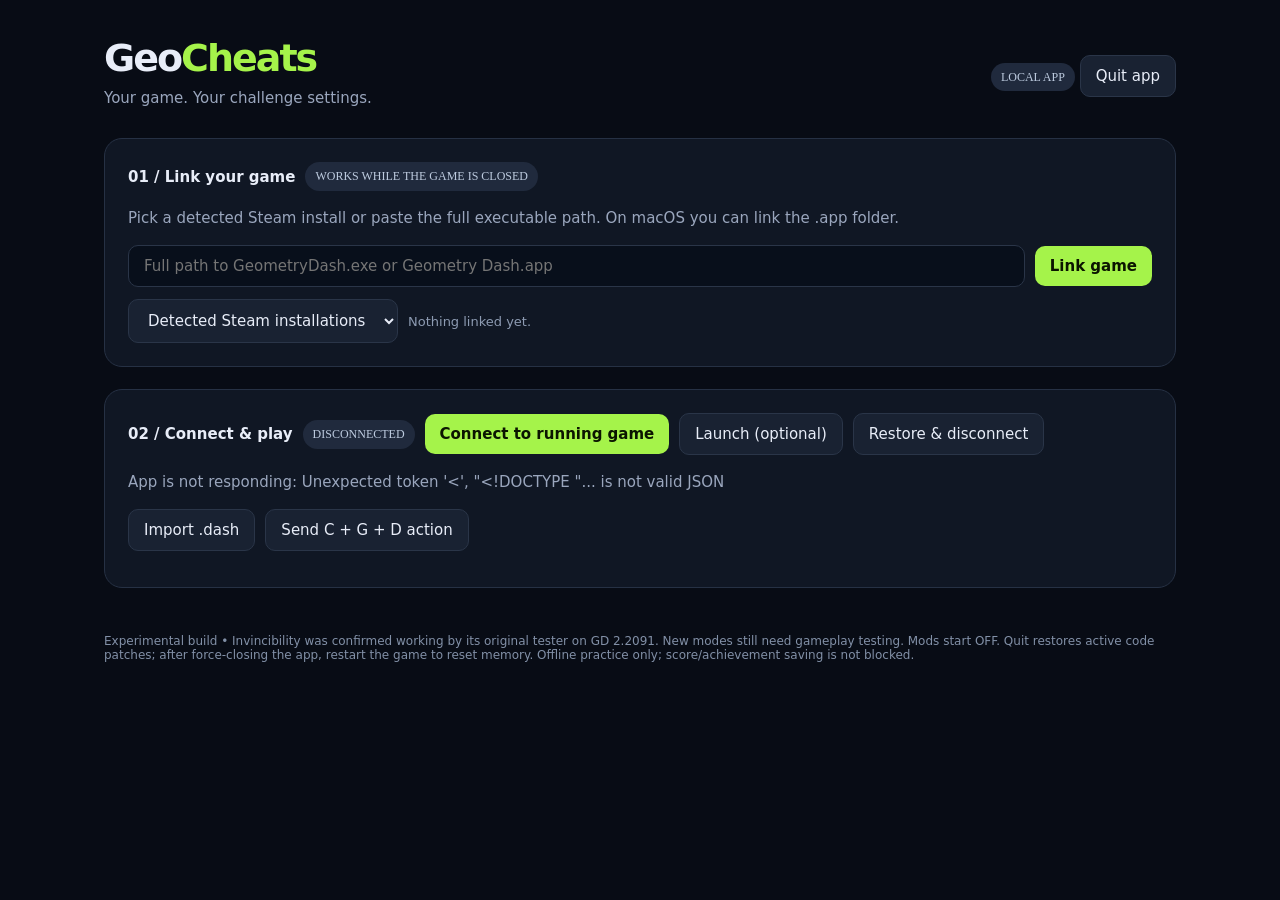
==== source-code-linux/internal/app/ui.html @ c5f51564 "Add GeoCheats v1 platform sources, .dash recipes, release download page, and Linux packaging" ====
<!doctype html><html lang="en"><meta charset="utf-8"><meta name="viewport" content="width=device-width,initial-scale=1"><title>GeoCheats</title>
<style>
:root{color-scheme:dark;font:15px system-ui;background:#080c15;color:#e8edf8}*{box-sizing:border-box}body{max-width:1120px;margin:0 auto;padding:36px 24px}header{display:flex;align-items:center;justify-content:space-between;gap:20px}h1{font-size:38px;letter-spacing:-2px;margin:0}h1 span{color:#a5f34a}p{color:#9aa6bd;line-height:1.6}button,input,select{font:inherit;border:1px solid #2a3548;border-radius:10px;padding:11px 15px;background:#192232;color:#e8edf8}button{cursor:pointer}button:hover{border-color:#a5f34a}.primary{background:#a5f34a;color:#0b1500;font-weight:750;border:0}.bar{display:flex;gap:10px;flex-wrap:wrap;align-items:center}.panel{border:1px solid #263144;background:#101724;border-radius:18px;padding:23px;margin-top:22px}input{flex:1;min-width:240px;background:#080f1b}.muted{font-size:13px;color:#8d9bb2}.pill{font:12px ui-monospace;background:#202a3d;padding:7px 10px;border-radius:30px;color:#bdcbdf}#mods{display:grid;grid-template-columns:repeat(2,minmax(0,1fr));gap:15px;margin-top:18px}.card{display:flex;gap:18px;align-items:center;justify-content:space-between;border:1px solid #283549;border-radius:16px;padding:19px;background:#101724}.card h3{margin:0 0 7px;font-size:17px}.card p{font-size:13px;margin:0;max-width:350px}.switch{display:inline-block;flex-shrink:0;position:relative;width:54px;height:30px}.switch input{position:absolute;opacity:0;width:54px;height:30px;min-width:0;margin:0}.track{display:block;border-radius:24px;background:#354157;width:54px;height:30px;pointer-events:none}.track:after{content:'';display:block;background:#fff;border-radius:50%;width:22px;height:22px;position:absolute;top:4px;left:4px;transition:transform .14s}.switch input:checked+.track{background:#87c534}.switch input:checked+.track:after{transform:translateX(24px)}.switch input:focus-visible+.track{outline:2px solid white}.switch input:disabled+.track{opacity:.3}.good{color:#a5f34a}.warn{color:#ffcb75}#notice{white-space:pre-wrap}.flight{display:flex;gap:8px;margin-top:10px}.flight button{padding:6px 12px}footer{margin:28px 0;font-size:12px;color:#8290a7}@media(max-width:700px){#mods{grid-template-columns:1fr}header{align-items:flex-start}h1{font-size:30px}.card{padding:16px}}
</style>
<header><div><h1>Geo<span>Cheats</span></h1><p style="margin:6px 0">Your game. Your challenge settings.</p></div><div><span class="pill" id="platform">LOCAL APP</span> <button id="quit">Quit app</button></div></header>
<section class="panel"><div class="bar"><strong>01 / Link your game</strong><span class="pill">WORKS WHILE THE GAME IS CLOSED</span></div><p>Pick a detected Steam install or paste the full executable path. On macOS you can link the .app folder.</p><div class="bar"><input id="path" aria-label="Game executable path" placeholder="Full path to GeometryDash.exe or Geometry Dash.app"><button class="primary" id="link">Link game</button></div><div class="bar" style="margin-top:12px"><select id="detected" aria-label="Detected game installations"><option value="">Detected Steam installations</option></select><span id="fingerprint" class="muted">Nothing linked yet.</span></div></section>
<section class="panel"><div class="bar"><strong>02 / Connect & play</strong><span id="connection" class="pill">DISCONNECTED</span><button id="connect" class="primary">Connect to running game</button><button id="launch">Launch (optional)</button><button id="disconnect">Restore & disconnect</button></div><p id="notice">Starting local app…</p><div class="bar"><button id="import">Import .dash</button><input type="file" id="file" accept=".dash,application/json" hidden><button id="complete">Send C + G + D action</button></div><p class="muted" id="keys"></p></section>
<div id="mods"></div><footer>Experimental build • Invincibility was confirmed working by its original tester on GD 2.2091. New modes still need gameplay testing. Mods start OFF. Quit restores active code patches; after force-closing the app, restart the game to reset memory. Offline practice only; score/achievement saving is not blocked.</footer>
<script>
const token='__TOKEN__';let state=null,busy=false;const $=x=>document.getElementById(x);
async function api(action,body){const r=await fetch('/api/'+action,{method:body===undefined?'GET':'POST',headers:{'X-GeoCheats-Token':token,'Content-Type':'application/json'},body:body===undefined?undefined:JSON.stringify(body)});const data=await r.json();if(!r.ok)throw Error(data.error||'Request failed');return data}
function notice(msg){$('notice').textContent=msg}
async function action(name,body={}){if(busy)return;busy=true;try{const data=await api(name,body);if(name==='quit'){document.body.replaceChildren(Object.assign(document.createElement('h2'),{textContent:data.message}));return}render(data)}catch(e){notice(e.message)}finally{busy=false}}
function render(s){state=s;$('platform').textContent=s.platform;$('connection').textContent=s.connected?'CONNECTED / PID '+s.pid:'DISCONNECTED';$('connection').className='pill '+(s.connected?'good':'');if(document.activeElement!==$('path'))$('path').value=s.path||'';$('fingerprint').textContent=s.image?s.image.format+' / '+s.image.arch+' / SHA256 '+s.image.sha256.slice(0,16)+'…':'Nothing linked yet.';notice(s.message);$('keys').textContent=s.globalKeys?'In-game hotkeys: C + G + D completes after arming the mod. Fly: W / Space / ↑ rises; S / ↓ descends.':'Global in-game hotkeys are not available in this build on this OS. Use the action button or the chord while this control window is focused. Flight buttons hold rise/descent.';
const sel=$('detected');if(JSON.stringify(s.detected)!==sel.dataset.items){sel.replaceChildren(new Option('Detected Steam installations',''));s.detected.forEach(p=>sel.add(new Option(p,p)));sel.dataset.items=JSON.stringify(s.detected)}
const list=$('mods');const signature=JSON.stringify([s.connected,s.mods]);if(list.dataset.signature===signature)return;list.dataset.signature=signature;list.replaceChildren();s.mods.sort((a,b)=>a.package.name.localeCompare(b.package.name)).forEach(item=>{const p=item.package,card=document.createElement('div');card.className='card';const text=document.createElement('div'),title=document.createElement('h3'),desc=document.createElement('p'),label=document.createElement('label'),input=document.createElement('input'),track=document.createElement('span');title.textContent=p.name;desc.textContent=p.description;text.append(title,desc);const badge=document.createElement('p');badge.className='muted '+(!item.compatible?'warn':'');badge.textContent=item.compatible?p.status:'Different game build / format';text.append(badge);label.className='switch';input.type='checkbox';input.checked=item.on;input.disabled=!s.connected||!item.compatible;input.setAttribute('aria-label',p.name);input.onchange=()=>action('toggle',{id:p.id,enabled:input.checked});track.className='track';label.append(input,track);card.append(text,label);if(p.effect==='fly'){const flight=document.createElement('div');flight.className='flight';for(const [name,d] of [['↑ Rise',1],['↓ Descend',-1]]){const b=document.createElement('button');b.textContent=name;b.onpointerdown=e=>{b.setPointerCapture(e.pointerId);api('flight',{direction:d}).catch(e=>notice(e.message))};b.onpointerup=b.onpointercancel=()=>api('flight',{direction:0});flight.append(b)}text.append(flight)}list.append(card)})}
$('link').onclick=()=>action('link',{path:$('path').value});$('detected').onchange=()=>{$('path').value=$('detected').value};for(const a of ['connect','launch','disconnect','quit'])$(a).onclick=()=>action(a);$('complete').onclick=()=>action('trigger');$('import').onclick=()=>$('file').click();$('file').onchange=async()=>{try{await action('import',{package:JSON.parse(await $('file').files[0].text())})}catch(e){notice(e.message)}$('file').value=''};
document.addEventListener('dragover',e=>e.preventDefault());document.addEventListener('drop',async e=>{e.preventDefault();for(const f of e.dataTransfer.files){try{await action('import',{package:JSON.parse(await f.text())})}catch(err){notice(err.message)}}});const held=new Set();document.addEventListener('keydown',e=>{if(e.target.tagName==='INPUT')return;held.add(e.code);if(!e.repeat&&['KeyC','KeyG','KeyD'].every(k=>held.has(k)))action('trigger')});document.addEventListener('keyup',e=>held.delete(e.code));window.onblur=()=>{held.clear();api('flight',{direction:0}).catch(()=>{})};
async function refresh(){if(!busy){try{render(await api('state'))}catch(e){notice('App is not responding: '+e.message)}}}refresh();setInterval(refresh,1500);
</script></html>
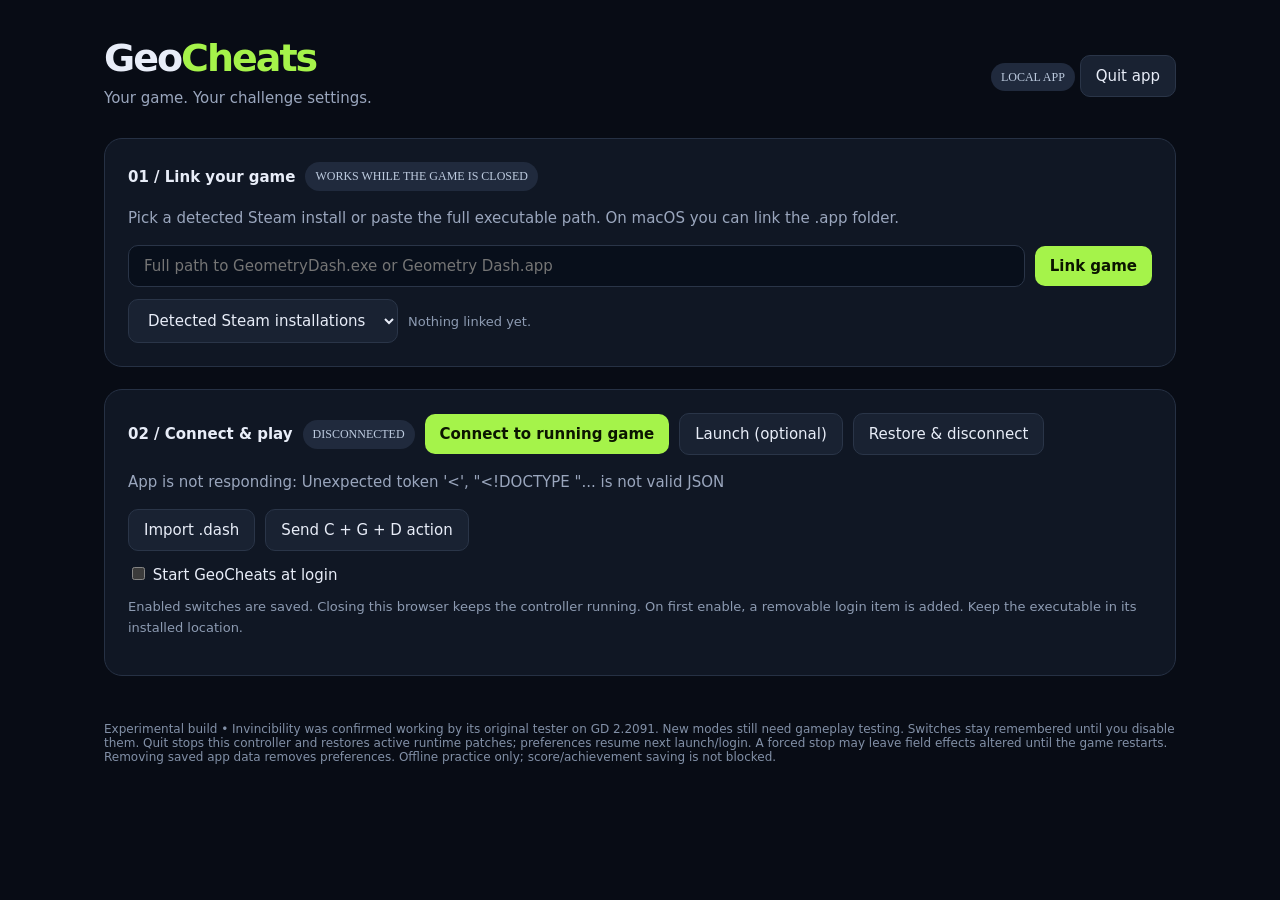
==== commit 2db3f158: "Remember mod switches across launches and add guarded Intel Mac profile discovery" ====
--- a/source-code-linux/internal/app/ui.html
+++ b/source-code-linux/internal/app/ui.html
@@ -4,17 +4,17 @@
 </style>
 <header><div><h1>Geo<span>Cheats</span></h1><p style="margin:6px 0">Your game. Your challenge settings.</p></div><div><span class="pill" id="platform">LOCAL APP</span> <button id="quit">Quit app</button></div></header>
 <section class="panel"><div class="bar"><strong>01 / Link your game</strong><span class="pill">WORKS WHILE THE GAME IS CLOSED</span></div><p>Pick a detected Steam install or paste the full executable path. On macOS you can link the .app folder.</p><div class="bar"><input id="path" aria-label="Game executable path" placeholder="Full path to GeometryDash.exe or Geometry Dash.app"><button class="primary" id="link">Link game</button></div><div class="bar" style="margin-top:12px"><select id="detected" aria-label="Detected game installations"><option value="">Detected Steam installations</option></select><span id="fingerprint" class="muted">Nothing linked yet.</span></div></section>
-<section class="panel"><div class="bar"><strong>02 / Connect & play</strong><span id="connection" class="pill">DISCONNECTED</span><button id="connect" class="primary">Connect to running game</button><button id="launch">Launch (optional)</button><button id="disconnect">Restore & disconnect</button></div><p id="notice">Starting local app…</p><div class="bar"><button id="import">Import .dash</button><input type="file" id="file" accept=".dash,application/json" hidden><button id="complete">Send C + G + D action</button></div><p class="muted" id="keys"></p></section>
-<div id="mods"></div><footer>Experimental build • Invincibility was confirmed working by its original tester on GD 2.2091. New modes still need gameplay testing. Mods start OFF. Quit restores active code patches; after force-closing the app, restart the game to reset memory. Offline practice only; score/achievement saving is not blocked.</footer>
+<section class="panel"><div class="bar"><strong>02 / Connect & play</strong><span id="connection" class="pill">DISCONNECTED</span><button id="connect" class="primary">Connect to running game</button><button id="launch">Launch (optional)</button><button id="disconnect">Restore & disconnect</button></div><p id="notice">Starting local app…</p><div class="bar"><button id="import">Import .dash</button><input type="file" id="file" accept=".dash,application/json" hidden><button id="complete">Send C + G + D action</button></div><p class="muted" id="keys"></p><label><input type="checkbox" id="loginStart" style="min-width:0; width:auto"> Start GeoCheats at login</label><p class="muted">Enabled switches are saved. Closing this browser keeps the controller running. On first enable, a removable login item is added. Keep the executable in its installed location.</p></section>
+<div id="mods"></div><footer>Experimental build • Invincibility was confirmed working by its original tester on GD 2.2091. New modes still need gameplay testing. Switches stay remembered until you disable them. Quit stops this controller and restores active runtime patches; preferences resume next launch/login. A forced stop may leave field effects altered until the game restarts. Removing saved app data removes preferences. Offline practice only; score/achievement saving is not blocked.</footer>
 <script>
 const token='__TOKEN__';let state=null,busy=false;const $=x=>document.getElementById(x);
 async function api(action,body){const r=await fetch('/api/'+action,{method:body===undefined?'GET':'POST',headers:{'X-GeoCheats-Token':token,'Content-Type':'application/json'},body:body===undefined?undefined:JSON.stringify(body)});const data=await r.json();if(!r.ok)throw Error(data.error||'Request failed');return data}
 function notice(msg){$('notice').textContent=msg}
 async function action(name,body={}){if(busy)return;busy=true;try{const data=await api(name,body);if(name==='quit'){document.body.replaceChildren(Object.assign(document.createElement('h2'),{textContent:data.message}));return}render(data)}catch(e){notice(e.message)}finally{busy=false}}
-function render(s){state=s;$('platform').textContent=s.platform;$('connection').textContent=s.connected?'CONNECTED / PID '+s.pid:'DISCONNECTED';$('connection').className='pill '+(s.connected?'good':'');if(document.activeElement!==$('path'))$('path').value=s.path||'';$('fingerprint').textContent=s.image?s.image.format+' / '+s.image.arch+' / SHA256 '+s.image.sha256.slice(0,16)+'…':'Nothing linked yet.';notice(s.message);$('keys').textContent=s.globalKeys?'In-game hotkeys: C + G + D completes after arming the mod. Fly: W / Space / ↑ rises; S / ↓ descends.':'Global in-game hotkeys are not available in this build on this OS. Use the action button or the chord while this control window is focused. Flight buttons hold rise/descent.';
+function render(s){state=s;$('loginStart').checked=s.loginStart;$('platform').textContent=s.platform;$('connection').textContent=s.connected?'CONNECTED / PID '+s.pid:'DISCONNECTED';$('connection').className='pill '+(s.connected?'good':'');if(document.activeElement!==$('path'))$('path').value=s.path||'';$('fingerprint').textContent=s.image?s.image.format+' / '+s.image.arch+' / SHA256 '+s.image.sha256.slice(0,16)+'…':'Nothing linked yet.';notice(s.message);$('keys').textContent=s.globalKeys?'In-game hotkeys: C + G + D completes after arming the mod. Fly: W / Space / ↑ rises; S / ↓ descends.':'Global in-game hotkeys are not available in this build on this OS. Use the action button or the chord while this control window is focused. Flight buttons hold rise/descent.';
 const sel=$('detected');if(JSON.stringify(s.detected)!==sel.dataset.items){sel.replaceChildren(new Option('Detected Steam installations',''));s.detected.forEach(p=>sel.add(new Option(p,p)));sel.dataset.items=JSON.stringify(s.detected)}
-const list=$('mods');const signature=JSON.stringify([s.connected,s.mods]);if(list.dataset.signature===signature)return;list.dataset.signature=signature;list.replaceChildren();s.mods.sort((a,b)=>a.package.name.localeCompare(b.package.name)).forEach(item=>{const p=item.package,card=document.createElement('div');card.className='card';const text=document.createElement('div'),title=document.createElement('h3'),desc=document.createElement('p'),label=document.createElement('label'),input=document.createElement('input'),track=document.createElement('span');title.textContent=p.name;desc.textContent=p.description;text.append(title,desc);const badge=document.createElement('p');badge.className='muted '+(!item.compatible?'warn':'');badge.textContent=item.compatible?p.status:'Different game build / format';text.append(badge);label.className='switch';input.type='checkbox';input.checked=item.on;input.disabled=!s.connected||!item.compatible;input.setAttribute('aria-label',p.name);input.onchange=()=>action('toggle',{id:p.id,enabled:input.checked});track.className='track';label.append(input,track);card.append(text,label);if(p.effect==='fly'){const flight=document.createElement('div');flight.className='flight';for(const [name,d] of [['↑ Rise',1],['↓ Descend',-1]]){const b=document.createElement('button');b.textContent=name;b.onpointerdown=e=>{b.setPointerCapture(e.pointerId);api('flight',{direction:d}).catch(e=>notice(e.message))};b.onpointerup=b.onpointercancel=()=>api('flight',{direction:0});flight.append(b)}text.append(flight)}list.append(card)})}
-$('link').onclick=()=>action('link',{path:$('path').value});$('detected').onchange=()=>{$('path').value=$('detected').value};for(const a of ['connect','launch','disconnect','quit'])$(a).onclick=()=>action(a);$('complete').onclick=()=>action('trigger');$('import').onclick=()=>$('file').click();$('file').onchange=async()=>{try{await action('import',{package:JSON.parse(await $('file').files[0].text())})}catch(e){notice(e.message)}$('file').value=''};
+const list=$('mods');const signature=JSON.stringify([s.connected,s.mods]);if(list.dataset.signature===signature)return;list.dataset.signature=signature;list.replaceChildren();s.mods.sort((a,b)=>a.package.name.localeCompare(b.package.name)).forEach(item=>{const p=item.package,card=document.createElement('div');card.className='card';const text=document.createElement('div'),title=document.createElement('h3'),desc=document.createElement('p'),label=document.createElement('label'),input=document.createElement('input'),track=document.createElement('span');title.textContent=p.name;desc.textContent=p.description;text.append(title,desc);const badge=document.createElement('p');badge.className='muted '+(!item.compatible?'warn':'');badge.textContent=(item.remembered?(item.on?'ACTIVE · ':'REMEMBERED ON / waiting · '):'')+(item.compatible?p.status:'Different game build / format');text.append(badge);label.className='switch';input.type='checkbox';input.checked=item.remembered;input.disabled=!item.remembered&&!item.compatible;input.setAttribute('aria-label',p.name);input.onchange=()=>action('toggle',{id:p.id,enabled:input.checked});track.className='track';label.append(input,track);card.append(text,label);if(p.effect==='fly'){const flight=document.createElement('div');flight.className='flight';for(const [name,d] of [['↑ Rise',1],['↓ Descend',-1]]){const b=document.createElement('button');b.textContent=name;b.onpointerdown=e=>{b.setPointerCapture(e.pointerId);api('flight',{direction:d}).catch(e=>notice(e.message))};b.onpointerup=b.onpointercancel=()=>api('flight',{direction:0});flight.append(b)}text.append(flight)}list.append(card)})}
+$('link').onclick=()=>action('link',{path:$('path').value});$('detected').onchange=()=>{$('path').value=$('detected').value};for(const a of ['connect','launch','disconnect','quit'])$(a).onclick=()=>action(a);$('loginStart').onchange=()=>action('login-start',{enabled:$('loginStart').checked});$('complete').onclick=()=>action('trigger');$('import').onclick=()=>$('file').click();$('file').onchange=async()=>{try{await action('import',{package:JSON.parse(await $('file').files[0].text())})}catch(e){notice(e.message)}$('file').value=''};
 document.addEventListener('dragover',e=>e.preventDefault());document.addEventListener('drop',async e=>{e.preventDefault();for(const f of e.dataTransfer.files){try{await action('import',{package:JSON.parse(await f.text())})}catch(err){notice(err.message)}}});const held=new Set();document.addEventListener('keydown',e=>{if(e.target.tagName==='INPUT')return;held.add(e.code);if(!e.repeat&&['KeyC','KeyG','KeyD'].every(k=>held.has(k)))action('trigger')});document.addEventListener('keyup',e=>held.delete(e.code));window.onblur=()=>{held.clear();api('flight',{direction:0}).catch(()=>{})};
 async function refresh(){if(!busy){try{render(await api('state'))}catch(e){notice('App is not responding: '+e.message)}}}refresh();setInterval(refresh,1500);
 </script></html>
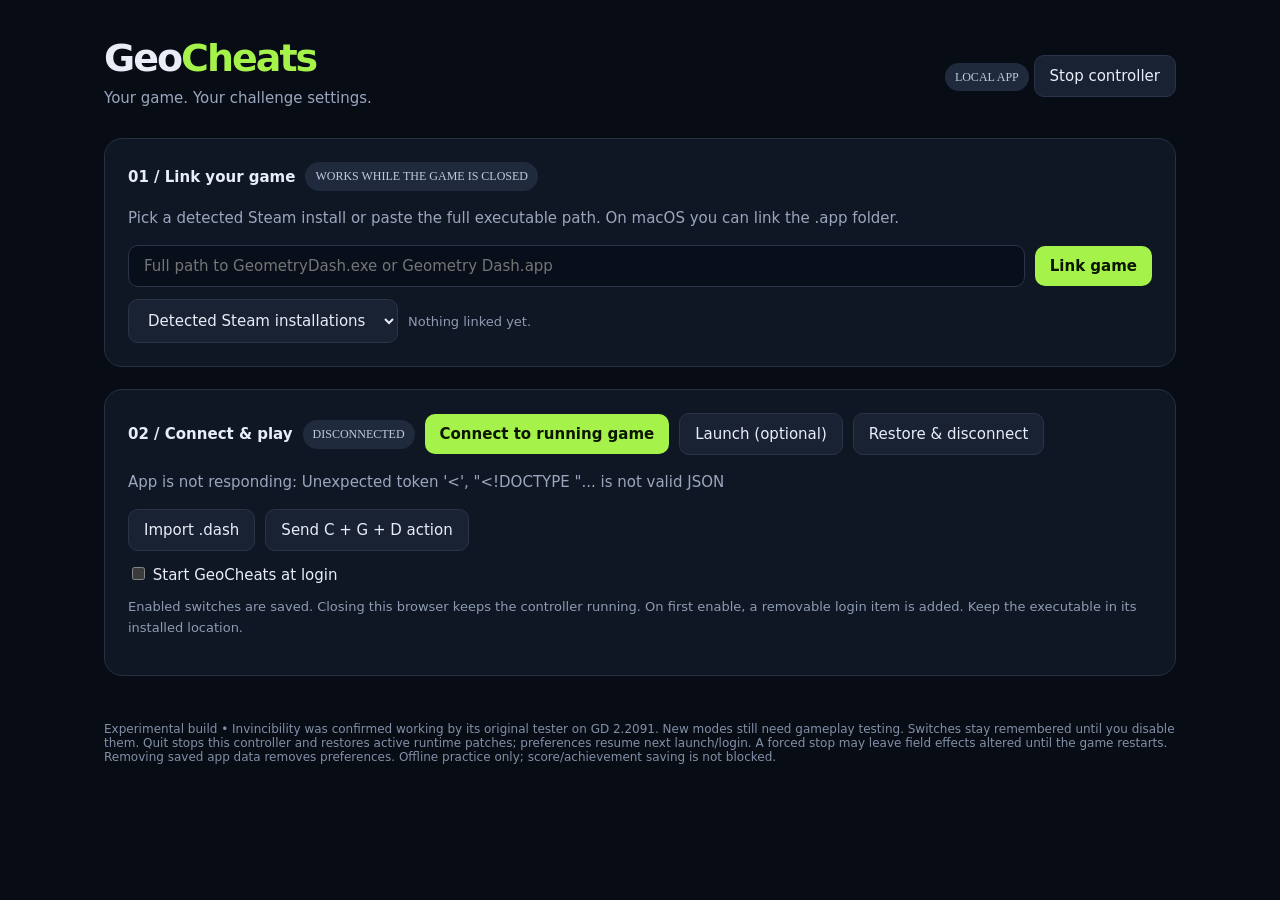
==== commit 9afa322b: "Align package versions and document native Mac API tests and controller stop behavior" ====
--- a/source-code-linux/internal/app/ui.html
+++ b/source-code-linux/internal/app/ui.html
@@ -2,7 +2,7 @@
 <style>
 :root{color-scheme:dark;font:15px system-ui;background:#080c15;color:#e8edf8}*{box-sizing:border-box}body{max-width:1120px;margin:0 auto;padding:36px 24px}header{display:flex;align-items:center;justify-content:space-between;gap:20px}h1{font-size:38px;letter-spacing:-2px;margin:0}h1 span{color:#a5f34a}p{color:#9aa6bd;line-height:1.6}button,input,select{font:inherit;border:1px solid #2a3548;border-radius:10px;padding:11px 15px;background:#192232;color:#e8edf8}button{cursor:pointer}button:hover{border-color:#a5f34a}.primary{background:#a5f34a;color:#0b1500;font-weight:750;border:0}.bar{display:flex;gap:10px;flex-wrap:wrap;align-items:center}.panel{border:1px solid #263144;background:#101724;border-radius:18px;padding:23px;margin-top:22px}input{flex:1;min-width:240px;background:#080f1b}.muted{font-size:13px;color:#8d9bb2}.pill{font:12px ui-monospace;background:#202a3d;padding:7px 10px;border-radius:30px;color:#bdcbdf}#mods{display:grid;grid-template-columns:repeat(2,minmax(0,1fr));gap:15px;margin-top:18px}.card{display:flex;gap:18px;align-items:center;justify-content:space-between;border:1px solid #283549;border-radius:16px;padding:19px;background:#101724}.card h3{margin:0 0 7px;font-size:17px}.card p{font-size:13px;margin:0;max-width:350px}.switch{display:inline-block;flex-shrink:0;position:relative;width:54px;height:30px}.switch input{position:absolute;opacity:0;width:54px;height:30px;min-width:0;margin:0}.track{display:block;border-radius:24px;background:#354157;width:54px;height:30px;pointer-events:none}.track:after{content:'';display:block;background:#fff;border-radius:50%;width:22px;height:22px;position:absolute;top:4px;left:4px;transition:transform .14s}.switch input:checked+.track{background:#87c534}.switch input:checked+.track:after{transform:translateX(24px)}.switch input:focus-visible+.track{outline:2px solid white}.switch input:disabled+.track{opacity:.3}.good{color:#a5f34a}.warn{color:#ffcb75}#notice{white-space:pre-wrap}.flight{display:flex;gap:8px;margin-top:10px}.flight button{padding:6px 12px}footer{margin:28px 0;font-size:12px;color:#8290a7}@media(max-width:700px){#mods{grid-template-columns:1fr}header{align-items:flex-start}h1{font-size:30px}.card{padding:16px}}
 </style>
-<header><div><h1>Geo<span>Cheats</span></h1><p style="margin:6px 0">Your game. Your challenge settings.</p></div><div><span class="pill" id="platform">LOCAL APP</span> <button id="quit">Quit app</button></div></header>
+<header><div><h1>Geo<span>Cheats</span></h1><p style="margin:6px 0">Your game. Your challenge settings.</p></div><div><span class="pill" id="platform">LOCAL APP</span> <button id="quit">Stop controller</button></div></header>
 <section class="panel"><div class="bar"><strong>01 / Link your game</strong><span class="pill">WORKS WHILE THE GAME IS CLOSED</span></div><p>Pick a detected Steam install or paste the full executable path. On macOS you can link the .app folder.</p><div class="bar"><input id="path" aria-label="Game executable path" placeholder="Full path to GeometryDash.exe or Geometry Dash.app"><button class="primary" id="link">Link game</button></div><div class="bar" style="margin-top:12px"><select id="detected" aria-label="Detected game installations"><option value="">Detected Steam installations</option></select><span id="fingerprint" class="muted">Nothing linked yet.</span></div></section>
 <section class="panel"><div class="bar"><strong>02 / Connect & play</strong><span id="connection" class="pill">DISCONNECTED</span><button id="connect" class="primary">Connect to running game</button><button id="launch">Launch (optional)</button><button id="disconnect">Restore & disconnect</button></div><p id="notice">Starting local app…</p><div class="bar"><button id="import">Import .dash</button><input type="file" id="file" accept=".dash,application/json" hidden><button id="complete">Send C + G + D action</button></div><p class="muted" id="keys"></p><label><input type="checkbox" id="loginStart" style="min-width:0; width:auto"> Start GeoCheats at login</label><p class="muted">Enabled switches are saved. Closing this browser keeps the controller running. On first enable, a removable login item is added. Keep the executable in its installed location.</p></section>
 <div id="mods"></div><footer>Experimental build • Invincibility was confirmed working by its original tester on GD 2.2091. New modes still need gameplay testing. Switches stay remembered until you disable them. Quit stops this controller and restores active runtime patches; preferences resume next launch/login. A forced stop may leave field effects altered until the game restarts. Removing saved app data removes preferences. Offline practice only; score/achievement saving is not blocked.</footer>
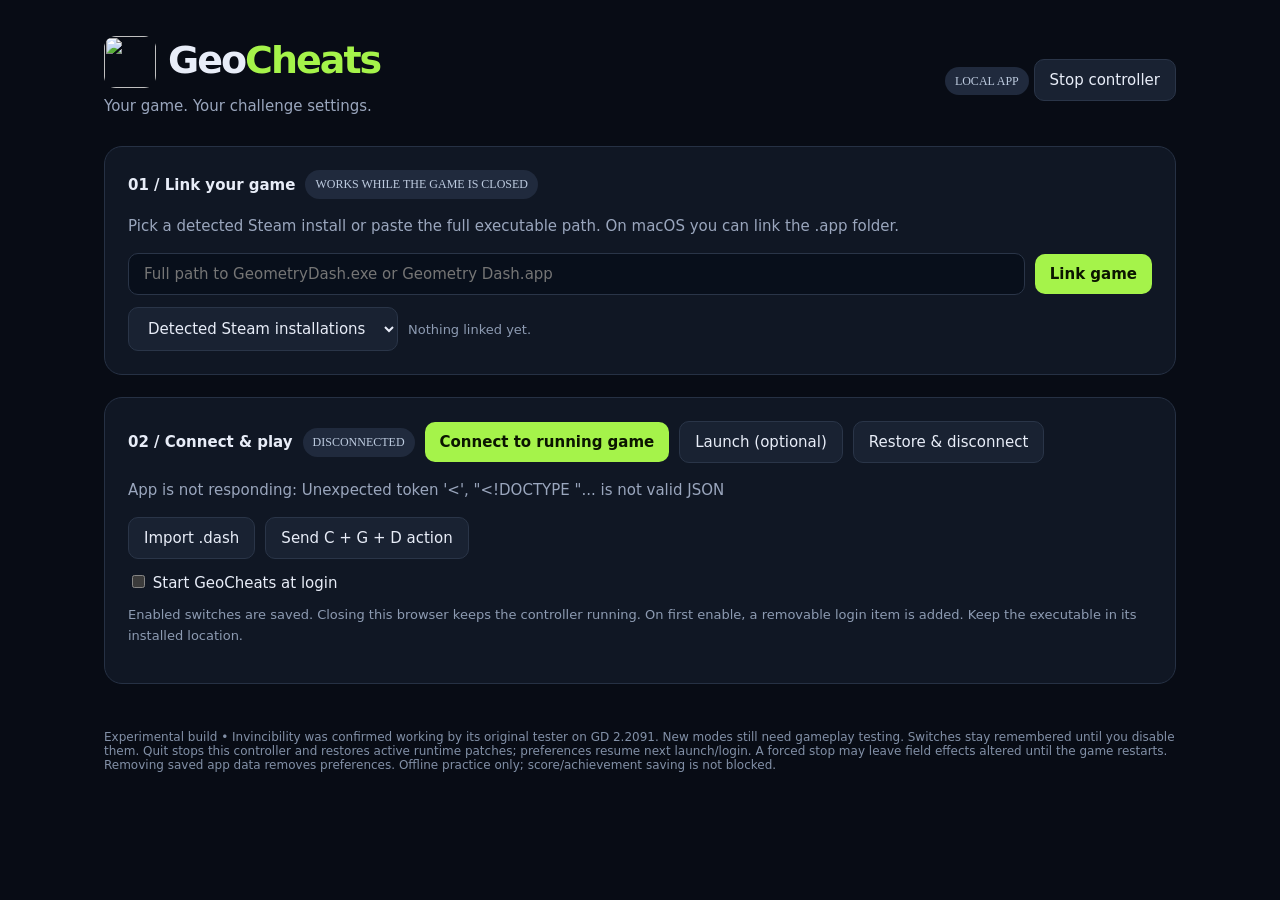
==== commit 462bff28: "Add branded platform icons, Dash desktop builder and native signed Mac app/DMG verification" ====
--- a/source-code-linux/internal/app/ui.html
+++ b/source-code-linux/internal/app/ui.html
@@ -1,8 +1,8 @@
-<!doctype html><html lang="en"><meta charset="utf-8"><meta name="viewport" content="width=device-width,initial-scale=1"><title>GeoCheats</title>
+<!doctype html><html lang="en"><meta charset="utf-8"><meta name="viewport" content="width=device-width,initial-scale=1"><title>GeoCheats</title><link rel="icon" href="icon.png">
 <style>
 :root{color-scheme:dark;font:15px system-ui;background:#080c15;color:#e8edf8}*{box-sizing:border-box}body{max-width:1120px;margin:0 auto;padding:36px 24px}header{display:flex;align-items:center;justify-content:space-between;gap:20px}h1{font-size:38px;letter-spacing:-2px;margin:0}h1 span{color:#a5f34a}p{color:#9aa6bd;line-height:1.6}button,input,select{font:inherit;border:1px solid #2a3548;border-radius:10px;padding:11px 15px;background:#192232;color:#e8edf8}button{cursor:pointer}button:hover{border-color:#a5f34a}.primary{background:#a5f34a;color:#0b1500;font-weight:750;border:0}.bar{display:flex;gap:10px;flex-wrap:wrap;align-items:center}.panel{border:1px solid #263144;background:#101724;border-radius:18px;padding:23px;margin-top:22px}input{flex:1;min-width:240px;background:#080f1b}.muted{font-size:13px;color:#8d9bb2}.pill{font:12px ui-monospace;background:#202a3d;padding:7px 10px;border-radius:30px;color:#bdcbdf}#mods{display:grid;grid-template-columns:repeat(2,minmax(0,1fr));gap:15px;margin-top:18px}.card{display:flex;gap:18px;align-items:center;justify-content:space-between;border:1px solid #283549;border-radius:16px;padding:19px;background:#101724}.card h3{margin:0 0 7px;font-size:17px}.card p{font-size:13px;margin:0;max-width:350px}.switch{display:inline-block;flex-shrink:0;position:relative;width:54px;height:30px}.switch input{position:absolute;opacity:0;width:54px;height:30px;min-width:0;margin:0}.track{display:block;border-radius:24px;background:#354157;width:54px;height:30px;pointer-events:none}.track:after{content:'';display:block;background:#fff;border-radius:50%;width:22px;height:22px;position:absolute;top:4px;left:4px;transition:transform .14s}.switch input:checked+.track{background:#87c534}.switch input:checked+.track:after{transform:translateX(24px)}.switch input:focus-visible+.track{outline:2px solid white}.switch input:disabled+.track{opacity:.3}.good{color:#a5f34a}.warn{color:#ffcb75}#notice{white-space:pre-wrap}.flight{display:flex;gap:8px;margin-top:10px}.flight button{padding:6px 12px}footer{margin:28px 0;font-size:12px;color:#8290a7}@media(max-width:700px){#mods{grid-template-columns:1fr}header{align-items:flex-start}h1{font-size:30px}.card{padding:16px}}
 </style>
-<header><div><h1>Geo<span>Cheats</span></h1><p style="margin:6px 0">Your game. Your challenge settings.</p></div><div><span class="pill" id="platform">LOCAL APP</span> <button id="quit">Stop controller</button></div></header>
+<header><div><h1><img src="icon.png" alt="" style="width:52px;height:52px;vertical-align:middle;border-radius:12px;margin-right:12px">Geo<span>Cheats</span></h1><p style="margin:6px 0">Your game. Your challenge settings.</p></div><div><span class="pill" id="platform">LOCAL APP</span> <button id="quit">Stop controller</button></div></header>
 <section class="panel"><div class="bar"><strong>01 / Link your game</strong><span class="pill">WORKS WHILE THE GAME IS CLOSED</span></div><p>Pick a detected Steam install or paste the full executable path. On macOS you can link the .app folder.</p><div class="bar"><input id="path" aria-label="Game executable path" placeholder="Full path to GeometryDash.exe or Geometry Dash.app"><button class="primary" id="link">Link game</button></div><div class="bar" style="margin-top:12px"><select id="detected" aria-label="Detected game installations"><option value="">Detected Steam installations</option></select><span id="fingerprint" class="muted">Nothing linked yet.</span></div></section>
 <section class="panel"><div class="bar"><strong>02 / Connect & play</strong><span id="connection" class="pill">DISCONNECTED</span><button id="connect" class="primary">Connect to running game</button><button id="launch">Launch (optional)</button><button id="disconnect">Restore & disconnect</button></div><p id="notice">Starting local app…</p><div class="bar"><button id="import">Import .dash</button><input type="file" id="file" accept=".dash,application/json" hidden><button id="complete">Send C + G + D action</button></div><p class="muted" id="keys"></p><label><input type="checkbox" id="loginStart" style="min-width:0; width:auto"> Start GeoCheats at login</label><p class="muted">Enabled switches are saved. Closing this browser keeps the controller running. On first enable, a removable login item is added. Keep the executable in its installed location.</p></section>
 <div id="mods"></div><footer>Experimental build • Invincibility was confirmed working by its original tester on GD 2.2091. New modes still need gameplay testing. Switches stay remembered until you disable them. Quit stops this controller and restores active runtime patches; preferences resume next launch/login. A forced stop may leave field effects altered until the game restarts. Removing saved app data removes preferences. Offline practice only; score/achievement saving is not blocked.</footer>
